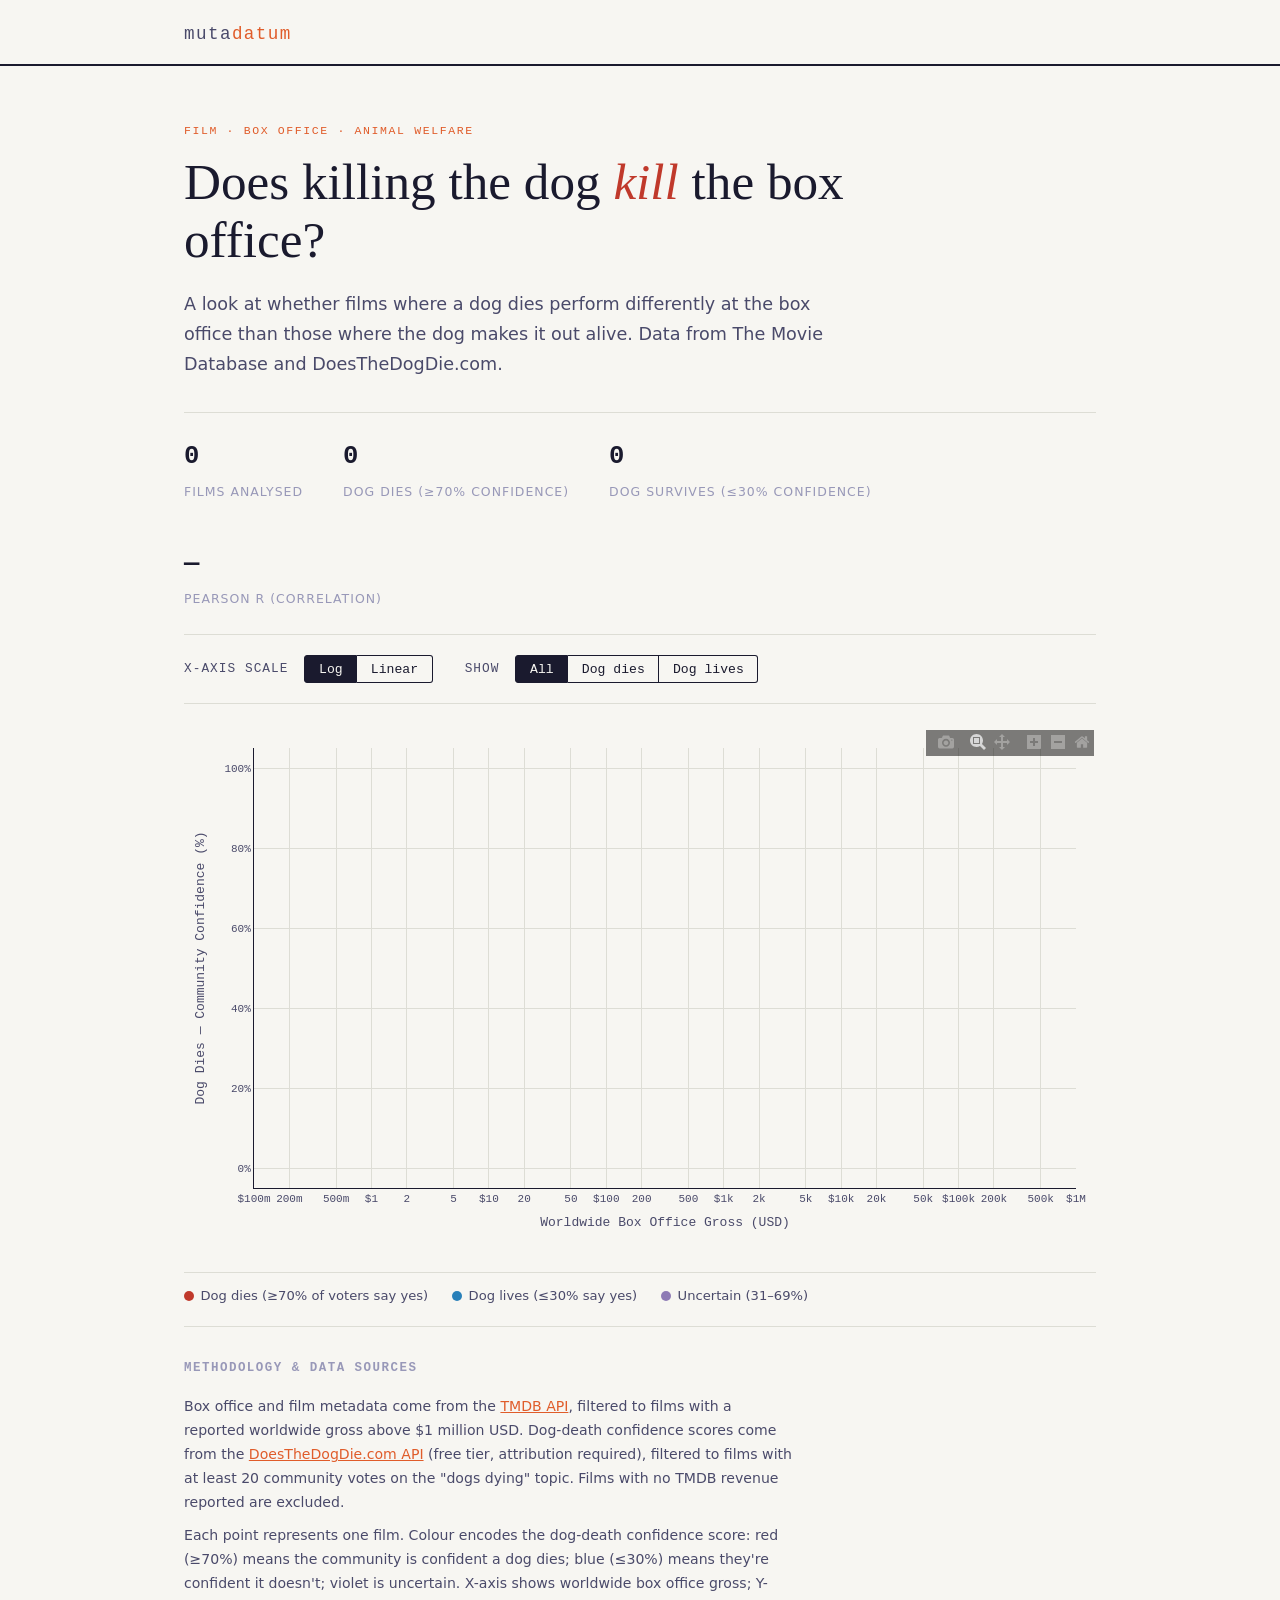
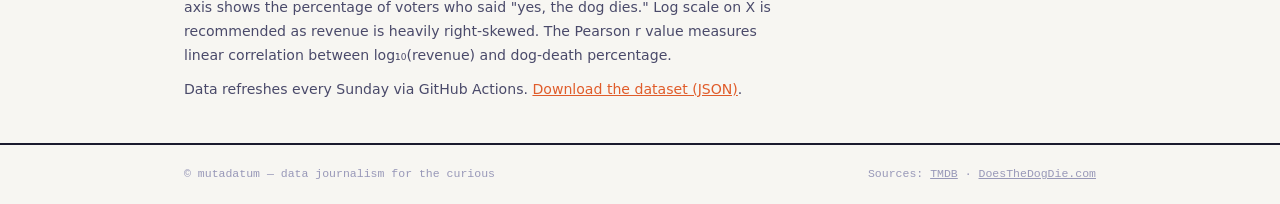
==== index.html @ 4d3e93cf "Add files via upload" ====
<!DOCTYPE html>
<html lang="en">
<head>
  <meta charset="UTF-8" />
  <meta name="viewport" content="width=device-width, initial-scale=1.0" />
  <title>Does killing the dog kill the box office? — mutadatum</title>
  <meta name="description" content="A data exploration of whether dog deaths in films correlate with box office performance." />

  <!-- Plotly for the chart -->
  <script src="https://cdn.plot.ly/plotly-2.32.0.min.js"></script>

  <style>
    /* ── Tokens ── */
    :root {
      --ink:        #1a1a2e;
      --ink-mid:    #4a4a6a;
      --ink-faint:  #9898b8;
      --paper:      #f7f6f2;
      --accent:     #e05c2a;     /* warm terracotta-orange */
      --yes:        #c0392b;     /* dog dies — red */
      --no:         #2980b9;     /* dog lives — blue */
      --maybe:      #8e7bb5;     /* uncertain — muted violet */
      --rule:       #ddddd5;
      --mono:       "JetBrains Mono", "Fira Mono", "Courier New", monospace;
      --serif:      Georgia, "Times New Roman", serif;
      --sans:       system-ui, -apple-system, "Segoe UI", sans-serif;
    }

    *, *::before, *::after { box-sizing: border-box; margin: 0; padding: 0; }

    html { font-size: 16px; scroll-behavior: smooth; }

    body {
      background: var(--paper);
      color: var(--ink);
      font-family: var(--sans);
      line-height: 1.6;
    }

    /* ── Layout ── */
    .container { max-width: 960px; margin: 0 auto; padding: 0 1.5rem; }

    /* ── Masthead ── */
    .masthead {
      border-bottom: 2px solid var(--ink);
      padding: 1.25rem 0 1rem;
    }
    .masthead-inner {
      display: flex;
      align-items: baseline;
      gap: 1rem;
      flex-wrap: wrap;
    }
    .site-name {
      font-family: var(--mono);
      font-size: 1.1rem;
      letter-spacing: 0.08em;
      color: var(--ink-mid);
      text-decoration: none;
    }
    .site-name span { color: var(--accent); }

    /* ── Hero ── */
    .hero {
      padding: 3.5rem 0 2rem;
      border-bottom: 1px solid var(--rule);
    }
    .eyebrow {
      font-family: var(--mono);
      font-size: 0.72rem;
      letter-spacing: 0.14em;
      text-transform: uppercase;
      color: var(--accent);
      margin-bottom: 0.75rem;
    }
    h1 {
      font-family: var(--serif);
      font-size: clamp(2rem, 5vw, 3.2rem);
      font-weight: normal;
      line-height: 1.15;
      max-width: 26ch;
      margin-bottom: 1.25rem;
    }
    h1 em {
      font-style: italic;
      color: var(--yes);
    }
    .lede {
      font-size: 1.1rem;
      color: var(--ink-mid);
      max-width: 60ch;
      line-height: 1.7;
    }

    /* ── Stats strip ── */
    .stats-strip {
      display: flex;
      gap: 2.5rem;
      padding: 1.5rem 0;
      border-bottom: 1px solid var(--rule);
      flex-wrap: wrap;
    }
    .stat {}
    .stat-value {
      font-family: var(--mono);
      font-size: 1.6rem;
      font-weight: bold;
      color: var(--ink);
      display: block;
    }
    .stat-label {
      font-size: 0.78rem;
      color: var(--ink-faint);
      text-transform: uppercase;
      letter-spacing: 0.08em;
    }

    /* ── Controls ── */
    .controls {
      display: flex;
      gap: 1rem;
      align-items: center;
      flex-wrap: wrap;
      padding: 1.25rem 0;
      border-bottom: 1px solid var(--rule);
    }
    .control-label {
      font-size: 0.8rem;
      font-family: var(--mono);
      color: var(--ink-mid);
      text-transform: uppercase;
      letter-spacing: 0.08em;
    }
    .btn-group { display: flex; gap: 0; }
    .btn {
      padding: 0.35rem 0.85rem;
      font-size: 0.82rem;
      font-family: var(--mono);
      border: 1px solid var(--ink);
      background: transparent;
      color: var(--ink);
      cursor: pointer;
      transition: background 0.15s, color 0.15s;
    }
    .btn:first-child { border-radius: 3px 0 0 3px; }
    .btn:last-child  { border-radius: 0 3px 3px 0; }
    .btn + .btn { border-left: none; }
    .btn.active, .btn:hover { background: var(--ink); color: var(--paper); }

    /* ── Chart ── */
    .chart-wrap {
      padding: 1.5rem 0;
      border-bottom: 1px solid var(--rule);
    }
    #chart {
      width: 100%;
      height: 520px;
    }

    /* ── Legend ── */
    .legend {
      display: flex;
      gap: 1.5rem;
      padding: 0.75rem 0 1.25rem;
      flex-wrap: wrap;
    }
    .legend-item {
      display: flex;
      align-items: center;
      gap: 0.4rem;
      font-size: 0.82rem;
      color: var(--ink-mid);
    }
    .legend-dot {
      width: 10px;
      height: 10px;
      border-radius: 50%;
      flex-shrink: 0;
    }

    /* ── Methodology ── */
    .methodology {
      padding: 2rem 0;
      border-top: 1px solid var(--rule);
    }
    .methodology h2 {
      font-family: var(--mono);
      font-size: 0.78rem;
      text-transform: uppercase;
      letter-spacing: 0.12em;
      color: var(--ink-faint);
      margin-bottom: 1rem;
    }
    .methodology p {
      font-size: 0.88rem;
      color: var(--ink-mid);
      max-width: 68ch;
      margin-bottom: 0.6rem;
      line-height: 1.7;
    }
    .methodology a { color: var(--accent); }

    /* ── Footer ── */
    footer {
      border-top: 2px solid var(--ink);
      padding: 1.25rem 0;
      font-family: var(--mono);
      font-size: 0.72rem;
      color: var(--ink-faint);
      display: flex;
      gap: 1.5rem;
      flex-wrap: wrap;
      justify-content: space-between;
    }
    footer a { color: var(--ink-faint); }

    /* ── Loading / error ── */
    #status {
      font-family: var(--mono);
      font-size: 0.85rem;
      color: var(--ink-mid);
      padding: 3rem 0;
      text-align: center;
    }

    @media (max-width: 600px) {
      h1 { font-size: 1.8rem; }
      #chart { height: 400px; }
    }

    @media (prefers-reduced-motion: reduce) {
      * { transition: none !important; }
    }
  </style>
</head>
<body>

<header class="masthead">
  <div class="container">
    <div class="masthead-inner">
      <a class="site-name" href="/">muta<span>datum</span></a>
    </div>
  </div>
</header>

<main>
  <div class="container">

    <section class="hero">
      <p class="eyebrow">Film · Box Office · Animal Welfare</p>
      <h1>Does killing the dog <em>kill</em> the box office?</h1>
      <p class="lede">
        A look at whether films where a dog dies perform differently at the box office
        than those where the dog makes it out alive. Data from The Movie Database and
        DoesTheDogDie.com.
      </p>
    </section>

    <div class="stats-strip" id="stats-strip">
      <div class="stat">
        <span class="stat-value" id="stat-total">—</span>
        <span class="stat-label">Films analysed</span>
      </div>
      <div class="stat">
        <span class="stat-value" id="stat-yes">—</span>
        <span class="stat-label">Dog dies (≥70% confidence)</span>
      </div>
      <div class="stat">
        <span class="stat-value" id="stat-no">—</span>
        <span class="stat-label">Dog survives (≤30% confidence)</span>
      </div>
      <div class="stat">
        <span class="stat-value" id="stat-r">—</span>
        <span class="stat-label">Pearson r (correlation)</span>
      </div>
    </div>

    <div class="controls">
      <span class="control-label">X-axis scale</span>
      <div class="btn-group">
        <button class="btn active" id="btn-log" onclick="setScale('log')">Log</button>
        <button class="btn" id="btn-linear" onclick="setScale('linear')">Linear</button>
      </div>
      <span class="control-label" style="margin-left:1rem;">Show</span>
      <div class="btn-group">
        <button class="btn active" id="btn-all" onclick="setFilter('all')">All</button>
        <button class="btn" id="btn-yes" onclick="setFilter('yes')">Dog dies</button>
        <button class="btn" id="btn-no" onclick="setFilter('no')">Dog lives</button>
      </div>
    </div>

    <div class="chart-wrap">
      <div id="status">Loading data…</div>
      <div id="chart" style="display:none;"></div>
    </div>

    <div class="legend">
      <div class="legend-item">
        <div class="legend-dot" style="background:var(--yes);"></div>
        Dog dies (≥70% of voters say yes)
      </div>
      <div class="legend-item">
        <div class="legend-dot" style="background:var(--no);"></div>
        Dog lives (≤30% say yes)
      </div>
      <div class="legend-item">
        <div class="legend-dot" style="background:var(--maybe);"></div>
        Uncertain (31–69%)
      </div>
    </div>

    <section class="methodology">
      <h2>Methodology &amp; data sources</h2>
      <p>
        Box office and film metadata come from the
        <a href="https://www.themoviedb.org/" target="_blank" rel="noopener">TMDB API</a>,
        filtered to films with a reported worldwide gross above $1 million USD.
        Dog-death confidence scores come from the
        <a href="https://www.doesthedogdie.com/" target="_blank" rel="noopener">DoesTheDogDie.com API</a>
        (free tier, attribution required), filtered to films with at least 20 community votes on the
        "dogs dying" topic. Films with no TMDB revenue reported are excluded.
      </p>
      <p>
        Each point represents one film. Colour encodes the dog-death confidence score:
        red (≥70%) means the community is confident a dog dies; blue (≤30%) means they're confident
        it doesn't; violet is uncertain. X-axis shows worldwide box office gross; Y-axis shows the
        percentage of voters who said "yes, the dog dies." Log scale on X is recommended as revenue
        is heavily right-skewed. The Pearson r value measures linear correlation between
        log₁₀(revenue) and dog-death percentage.
      </p>
      <p>
        Data refreshes every Sunday via GitHub Actions.
        <a href="data/movies.json" download>Download the dataset (JSON)</a>.
      </p>
    </section>

  </div>
</main>

<footer>
  <div class="container" style="display:flex;gap:1.5rem;flex-wrap:wrap;width:100%;justify-content:space-between;">
    <span>© mutadatum — data journalism for the curious</span>
    <span>
      Sources:
      <a href="https://www.themoviedb.org/" target="_blank" rel="noopener">TMDB</a> ·
      <a href="https://www.doesthedogdie.com/" target="_blank" rel="noopener">DoesTheDogDie.com</a>
    </span>
  </div>
</footer>

<script>
  let allMovies = [];
  let currentScale = 'log';
  let currentFilter = 'all';

  // ── Classify by dog-death confidence ──────────────────────────────────────
  function classify(pct) {
    if (pct >= 70) return 'yes';
    if (pct <= 30) return 'no';
    return 'maybe';
  }

  function colour(pct) {
    const c = classify(pct);
    return c === 'yes' ? '#c0392b' : c === 'no' ? '#2980b9' : '#8e7bb5';
  }

  // ── Pearson r ─────────────────────────────────────────────────────────────
  function pearson(xs, ys) {
    const n = xs.length;
    if (n < 2) return null;
    const mx = xs.reduce((a, b) => a + b, 0) / n;
    const my = ys.reduce((a, b) => a + b, 0) / n;
    let num = 0, dx2 = 0, dy2 = 0;
    for (let i = 0; i < n; i++) {
      const dx = xs[i] - mx, dy = ys[i] - my;
      num += dx * dy; dx2 += dx * dx; dy2 += dy * dy;
    }
    return num / Math.sqrt(dx2 * dy2);
  }

  // ── Stats strip ───────────────────────────────────────────────────────────
  function updateStats(movies) {
    document.getElementById('stat-total').textContent = movies.length.toLocaleString();
    document.getElementById('stat-yes').textContent =
      movies.filter(m => classify(m.dog_dies_pct) === 'yes').length.toLocaleString();
    document.getElementById('stat-no').textContent =
      movies.filter(m => classify(m.dog_dies_pct) === 'no').length.toLocaleString();

    const xs = movies.map(m => Math.log10(m.revenue));
    const ys = movies.map(m => m.dog_dies_pct);
    const r = pearson(xs, ys);
    document.getElementById('stat-r').textContent = r !== null ? r.toFixed(3) : '—';
  }

  // ── Build / redraw chart ──────────────────────────────────────────────────
  function buildChart(movies) {
    const filtered = currentFilter === 'all'
      ? movies
      : movies.filter(m => classify(m.dog_dies_pct) === currentFilter);

    const trace = {
      type: 'scatter',
      mode: 'markers',
      x: filtered.map(m => m.revenue),
      y: filtered.map(m => m.dog_dies_pct),
      text: filtered.map(m =>
        `<b>${m.title}</b> (${m.year})<br>` +
        `Box office: $${(m.revenue / 1e6).toFixed(1)}M<br>` +
        `Dog dies: ${m.dog_dies_pct}% (${m.total_votes} votes)<br>` +
        `Genre: ${(m.genres || []).join(', ')}`
      ),
      hovertemplate: '%{text}<extra></extra>',
      marker: {
        color: filtered.map(m => colour(m.dog_dies_pct)),
        size: filtered.map(m => Math.min(18, Math.max(6, Math.sqrt(m.total_votes) * 0.9))),
        opacity: 0.75,
        line: { color: 'rgba(255,255,255,0.4)', width: 0.5 }
      }
    };

    const layout = {
      paper_bgcolor: 'transparent',
      plot_bgcolor: 'transparent',
      font: { family: '"JetBrains Mono", "Courier New", monospace', size: 11, color: '#4a4a6a' },
      xaxis: {
        title: { text: 'Worldwide Box Office Gross (USD)', standoff: 12 },
        type: currentScale,
        tickformat: currentScale === 'log' ? '~s' : '$~s',
        tickprefix: '$',
        gridcolor: '#ddddd5',
        linecolor: '#1a1a2e',
        zeroline: false,
      },
      yaxis: {
        title: { text: 'Dog Dies — Community Confidence (%)', standoff: 12 },
        range: [-5, 105],
        gridcolor: '#ddddd5',
        linecolor: '#1a1a2e',
        zeroline: false,
        ticksuffix: '%',
      },
      hoverlabel: {
        bgcolor: '#1a1a2e',
        bordercolor: '#1a1a2e',
        font: { color: '#f7f6f2', size: 12 },
      },
      margin: { t: 20, r: 20, b: 60, l: 70 },
      dragmode: 'zoom',
    };

    const config = {
      responsive: true,
      displayModeBar: true,
      displaylogo: false,
      modeBarButtonsToRemove: ['select2d', 'lasso2d', 'autoScale2d'],
    };

    Plotly.react('chart', [trace], layout, config);
  }

  // ── Controls ──────────────────────────────────────────────────────────────
  function setScale(scale) {
    currentScale = scale;
    document.getElementById('btn-log').classList.toggle('active', scale === 'log');
    document.getElementById('btn-linear').classList.toggle('active', scale === 'linear');
    buildChart(allMovies);
  }

  function setFilter(filter) {
    currentFilter = filter;
    ['all', 'yes', 'no'].forEach(f => {
      document.getElementById(`btn-${f}`).classList.toggle('active', f === filter);
    });
    buildChart(allMovies);
  }

  // ── Bootstrap ─────────────────────────────────────────────────────────────
  async function init() {
    try {
      const res = await fetch('data/movies.json');
      if (!res.ok) throw new Error(`HTTP ${res.status}`);
      allMovies = await res.json();

      document.getElementById('status').style.display = 'none';
      document.getElementById('chart').style.display = 'block';

      updateStats(allMovies);
      buildChart(allMovies);
    } catch (err) {
      document.getElementById('status').textContent =
        `Couldn't load data: ${err.message}. ` +
        `If you're running locally, try: python -m http.server`;
    }
  }

  init();
</script>

</body>
</html>
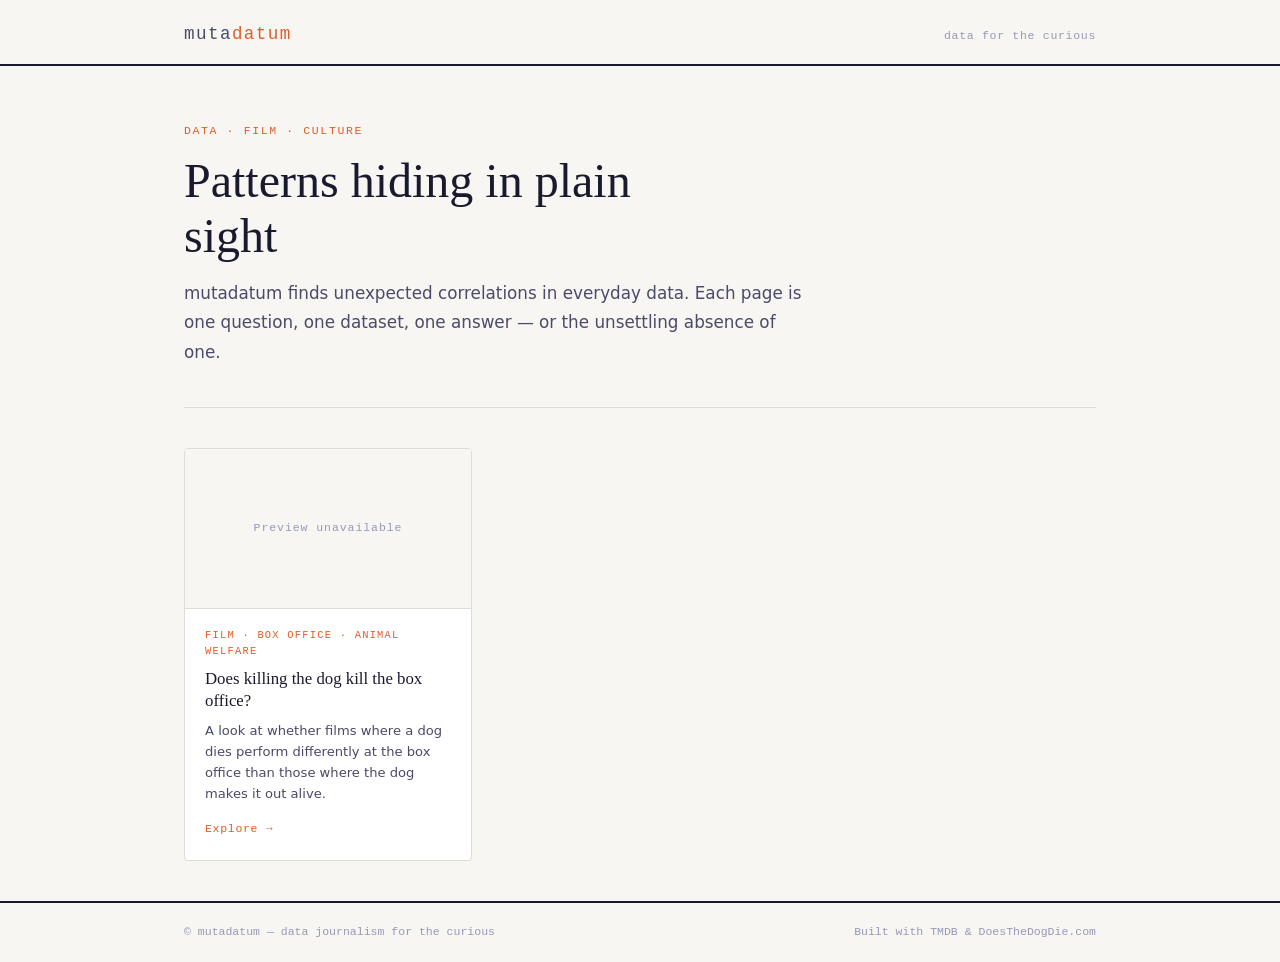
==== commit 0aec8227: "Add files via upload" ====
--- a/index.html
+++ b/index.html
@@ -3,234 +3,79 @@
 <head>
   <meta charset="UTF-8" />
   <meta name="viewport" content="width=device-width, initial-scale=1.0" />
-  <title>Does killing the dog kill the box office? — mutadatum</title>
-  <meta name="description" content="A data exploration of whether dog deaths in films correlate with box office performance." />
-
-  <!-- Plotly for the chart -->
+  <title>mutadatum — data for the curious</title>
+  <meta name="description" content="mutadatum finds unexpected correlations in everyday data. Each page is one question, one dataset, one answer." />
+  <link rel="stylesheet" href="shared.css" />
   <script src="https://cdn.plot.ly/plotly-2.32.0.min.js"></script>
+  <script src="content.js"></script>
 
   <style>
-    /* ── Tokens ── */
-    :root {
-      --ink:        #1a1a2e;
-      --ink-mid:    #4a4a6a;
-      --ink-faint:  #9898b8;
-      --paper:      #f7f6f2;
-      --accent:     #e05c2a;     /* warm terracotta-orange */
-      --yes:        #c0392b;     /* dog dies — red */
-      --no:         #2980b9;     /* dog lives — blue */
-      --maybe:      #8e7bb5;     /* uncertain — muted violet */
-      --rule:       #ddddd5;
-      --mono:       "JetBrains Mono", "Fira Mono", "Courier New", monospace;
-      --serif:      Georgia, "Times New Roman", serif;
-      --sans:       system-ui, -apple-system, "Segoe UI", sans-serif;
-    }
-
-    *, *::before, *::after { box-sizing: border-box; margin: 0; padding: 0; }
-
-    html { font-size: 16px; scroll-behavior: smooth; }
-
-    body {
-      background: var(--paper);
-      color: var(--ink);
-      font-family: var(--sans);
-      line-height: 1.6;
-    }
-
-    /* ── Layout ── */
-    .container { max-width: 960px; margin: 0 auto; padding: 0 1.5rem; }
-
-    /* ── Masthead ── */
-    .masthead {
-      border-bottom: 2px solid var(--ink);
-      padding: 1.25rem 0 1rem;
-    }
-    .masthead-inner {
-      display: flex;
-      align-items: baseline;
-      gap: 1rem;
-      flex-wrap: wrap;
-    }
-    .site-name {
-      font-family: var(--mono);
-      font-size: 1.1rem;
-      letter-spacing: 0.08em;
-      color: var(--ink-mid);
-      text-decoration: none;
-    }
-    .site-name span { color: var(--accent); }
-
-    /* ── Hero ── */
     .hero {
-      padding: 3.5rem 0 2rem;
+      padding: 3.5rem 0 2.5rem;
       border-bottom: 1px solid var(--rule);
-    }
-    .eyebrow {
-      font-family: var(--mono);
-      font-size: 0.72rem;
-      letter-spacing: 0.14em;
-      text-transform: uppercase;
-      color: var(--accent);
-      margin-bottom: 0.75rem;
     }
     h1 {
       font-family: var(--serif);
-      font-size: clamp(2rem, 5vw, 3.2rem);
+      font-size: clamp(2rem, 5vw, 3rem);
       font-weight: normal;
       line-height: 1.15;
-      max-width: 26ch;
-      margin-bottom: 1.25rem;
-    }
-    h1 em {
-      font-style: italic;
-      color: var(--yes);
+      max-width: 22ch;
+      margin-bottom: 1rem;
     }
     .lede {
-      font-size: 1.1rem;
+      font-size: 1.05rem;
       color: var(--ink-mid);
-      max-width: 60ch;
-      line-height: 1.7;
+      max-width: 58ch;
+      line-height: 1.75;
     }
-
-    /* ── Stats strip ── */
-    .stats-strip {
+    .grid {
+      display: grid;
+      grid-template-columns: repeat(auto-fill, minmax(280px, 1fr));
+      gap: 1.5rem;
+      padding: 2.5rem 0;
+    }
+    .card {
+      border: 1px solid var(--rule);
+      border-radius: 4px;
+      overflow: hidden;
+      text-decoration: none;
+      color: inherit;
       display: flex;
-      gap: 2.5rem;
-      padding: 1.5rem 0;
+      flex-direction: column;
+      transition: border-color 0.15s, box-shadow 0.15s;
+      background: #fff;
+    }
+    .card:hover { border-color: var(--ink); box-shadow: 3px 3px 0 var(--ink); }
+    .card.coming-soon { opacity: 0.6; pointer-events: none; }
+    .card-chart {
+      height: 160px;
+      background: var(--paper);
       border-bottom: 1px solid var(--rule);
-      flex-wrap: wrap;
+      position: relative;
+      overflow: hidden;
     }
-    .stat {}
-    .stat-value {
-      font-family: var(--mono);
-      font-size: 1.6rem;
-      font-weight: bold;
-      color: var(--ink);
-      display: block;
+    .card-chart-inner { width: 100%; height: 100%; }
+    .card-chart-placeholder {
+      width: 100%; height: 100%;
+      display: flex; align-items: center; justify-content: center;
+      font-family: var(--mono); font-size: 0.72rem;
+      color: var(--ink-faint); letter-spacing: 0.08em;
     }
-    .stat-label {
-      font-size: 0.78rem;
-      color: var(--ink-faint);
-      text-transform: uppercase;
-      letter-spacing: 0.08em;
+    .card-body {
+      padding: 1.1rem 1.25rem 1.4rem;
+      flex: 1; display: flex; flex-direction: column; gap: 0.5rem;
     }
-
-    /* ── Controls ── */
-    .controls {
-      display: flex;
-      gap: 1rem;
-      align-items: center;
-      flex-wrap: wrap;
-      padding: 1.25rem 0;
-      border-bottom: 1px solid var(--rule);
+    .card-eyebrow {
+      font-family: var(--mono); font-size: 0.65rem;
+      letter-spacing: 0.12em; text-transform: uppercase; color: var(--accent);
     }
-    .control-label {
-      font-size: 0.8rem;
-      font-family: var(--mono);
-      color: var(--ink-mid);
-      text-transform: uppercase;
-      letter-spacing: 0.08em;
+    .card-title {
+      font-family: var(--serif); font-size: 1.05rem;
+      font-weight: normal; line-height: 1.3; color: var(--ink);
     }
-    .btn-group { display: flex; gap: 0; }
-    .btn {
-      padding: 0.35rem 0.85rem;
-      font-size: 0.82rem;
-      font-family: var(--mono);
-      border: 1px solid var(--ink);
-      background: transparent;
-      color: var(--ink);
-      cursor: pointer;
-      transition: background 0.15s, color 0.15s;
-    }
-    .btn:first-child { border-radius: 3px 0 0 3px; }
-    .btn:last-child  { border-radius: 0 3px 3px 0; }
-    .btn + .btn { border-left: none; }
-    .btn.active, .btn:hover { background: var(--ink); color: var(--paper); }
-
-    /* ── Chart ── */
-    .chart-wrap {
-      padding: 1.5rem 0;
-      border-bottom: 1px solid var(--rule);
-    }
-    #chart {
-      width: 100%;
-      height: 520px;
-    }
-
-    /* ── Legend ── */
-    .legend {
-      display: flex;
-      gap: 1.5rem;
-      padding: 0.75rem 0 1.25rem;
-      flex-wrap: wrap;
-    }
-    .legend-item {
-      display: flex;
-      align-items: center;
-      gap: 0.4rem;
-      font-size: 0.82rem;
-      color: var(--ink-mid);
-    }
-    .legend-dot {
-      width: 10px;
-      height: 10px;
-      border-radius: 50%;
-      flex-shrink: 0;
-    }
-
-    /* ── Methodology ── */
-    .methodology {
-      padding: 2rem 0;
-      border-top: 1px solid var(--rule);
-    }
-    .methodology h2 {
-      font-family: var(--mono);
-      font-size: 0.78rem;
-      text-transform: uppercase;
-      letter-spacing: 0.12em;
-      color: var(--ink-faint);
-      margin-bottom: 1rem;
-    }
-    .methodology p {
-      font-size: 0.88rem;
-      color: var(--ink-mid);
-      max-width: 68ch;
-      margin-bottom: 0.6rem;
-      line-height: 1.7;
-    }
-    .methodology a { color: var(--accent); }
-
-    /* ── Footer ── */
-    footer {
-      border-top: 2px solid var(--ink);
-      padding: 1.25rem 0;
-      font-family: var(--mono);
-      font-size: 0.72rem;
-      color: var(--ink-faint);
-      display: flex;
-      gap: 1.5rem;
-      flex-wrap: wrap;
-      justify-content: space-between;
-    }
-    footer a { color: var(--ink-faint); }
-
-    /* ── Loading / error ── */
-    #status {
-      font-family: var(--mono);
-      font-size: 0.85rem;
-      color: var(--ink-mid);
-      padding: 3rem 0;
-      text-align: center;
-    }
-
-    @media (max-width: 600px) {
-      h1 { font-size: 1.8rem; }
-      #chart { height: 400px; }
-    }
-
-    @media (prefers-reduced-motion: reduce) {
-      * { transition: none !important; }
-    }
+    .card-desc { font-size: 0.82rem; color: var(--ink-mid); line-height: 1.6; flex: 1; }
+    .card-cta { font-family: var(--mono); font-size: 0.72rem; color: var(--accent); letter-spacing: 0.06em; margin-top: 0.5rem; }
+    .card.coming-soon .card-cta { color: var(--ink-faint); }
   </style>
 </head>
 <body>
@@ -239,263 +84,85 @@
   <div class="container">
     <div class="masthead-inner">
       <a class="site-name" href="/">muta<span>datum</span></a>
+      <span class="site-tagline" id="site-tagline"></span>
     </div>
   </div>
 </header>
 
 <main>
   <div class="container">
-
     <section class="hero">
-      <p class="eyebrow">Film · Box Office · Animal Welfare</p>
-      <h1>Does killing the dog <em>kill</em> the box office?</h1>
-      <p class="lede">
-        A look at whether films where a dog dies perform differently at the box office
-        than those where the dog makes it out alive. Data from The Movie Database and
-        DoesTheDogDie.com.
-      </p>
+      <p class="eyebrow" id="home-eyebrow"></p>
+      <h1 id="home-headline"></h1>
+      <p class="lede" id="home-lede"></p>
     </section>
-
-    <div class="stats-strip" id="stats-strip">
-      <div class="stat">
-        <span class="stat-value" id="stat-total">—</span>
-        <span class="stat-label">Films analysed</span>
-      </div>
-      <div class="stat">
-        <span class="stat-value" id="stat-yes">—</span>
-        <span class="stat-label">Dog dies (≥70% confidence)</span>
-      </div>
-      <div class="stat">
-        <span class="stat-value" id="stat-no">—</span>
-        <span class="stat-label">Dog survives (≤30% confidence)</span>
-      </div>
-      <div class="stat">
-        <span class="stat-value" id="stat-r">—</span>
-        <span class="stat-label">Pearson r (correlation)</span>
-      </div>
-    </div>
-
-    <div class="controls">
-      <span class="control-label">X-axis scale</span>
-      <div class="btn-group">
-        <button class="btn active" id="btn-log" onclick="setScale('log')">Log</button>
-        <button class="btn" id="btn-linear" onclick="setScale('linear')">Linear</button>
-      </div>
-      <span class="control-label" style="margin-left:1rem;">Show</span>
-      <div class="btn-group">
-        <button class="btn active" id="btn-all" onclick="setFilter('all')">All</button>
-        <button class="btn" id="btn-yes" onclick="setFilter('yes')">Dog dies</button>
-        <button class="btn" id="btn-no" onclick="setFilter('no')">Dog lives</button>
-      </div>
-    </div>
-
-    <div class="chart-wrap">
-      <div id="status">Loading data…</div>
-      <div id="chart" style="display:none;"></div>
-    </div>
-
-    <div class="legend">
-      <div class="legend-item">
-        <div class="legend-dot" style="background:var(--yes);"></div>
-        Dog dies (≥70% of voters say yes)
-      </div>
-      <div class="legend-item">
-        <div class="legend-dot" style="background:var(--no);"></div>
-        Dog lives (≤30% say yes)
-      </div>
-      <div class="legend-item">
-        <div class="legend-dot" style="background:var(--maybe);"></div>
-        Uncertain (31–69%)
-      </div>
-    </div>
-
-    <section class="methodology">
-      <h2>Methodology &amp; data sources</h2>
-      <p>
-        Box office and film metadata come from the
-        <a href="https://www.themoviedb.org/" target="_blank" rel="noopener">TMDB API</a>,
-        filtered to films with a reported worldwide gross above $1 million USD.
-        Dog-death confidence scores come from the
-        <a href="https://www.doesthedogdie.com/" target="_blank" rel="noopener">DoesTheDogDie.com API</a>
-        (free tier, attribution required), filtered to films with at least 20 community votes on the
-        "dogs dying" topic. Films with no TMDB revenue reported are excluded.
-      </p>
-      <p>
-        Each point represents one film. Colour encodes the dog-death confidence score:
-        red (≥70%) means the community is confident a dog dies; blue (≤30%) means they're confident
-        it doesn't; violet is uncertain. X-axis shows worldwide box office gross; Y-axis shows the
-        percentage of voters who said "yes, the dog dies." Log scale on X is recommended as revenue
-        is heavily right-skewed. The Pearson r value measures linear correlation between
-        log₁₀(revenue) and dog-death percentage.
-      </p>
-      <p>
-        Data refreshes every Sunday via GitHub Actions.
-        <a href="data/movies.json" download>Download the dataset (JSON)</a>.
-      </p>
-    </section>
-
+    <div class="grid" id="card-grid"></div>
   </div>
 </main>
 
 <footer>
-  <div class="container" style="display:flex;gap:1.5rem;flex-wrap:wrap;width:100%;justify-content:space-between;">
-    <span>© mutadatum — data journalism for the curious</span>
-    <span>
-      Sources:
-      <a href="https://www.themoviedb.org/" target="_blank" rel="noopener">TMDB</a> ·
-      <a href="https://www.doesthedogdie.com/" target="_blank" rel="noopener">DoesTheDogDie.com</a>
-    </span>
+  <div class="container">
+    <span id="footer-left"></span>
+    <span id="footer-right"></span>
   </div>
 </footer>
 
 <script>
-  let allMovies = [];
-  let currentScale = 'log';
-  let currentFilter = 'all';
+  document.getElementById('site-tagline').textContent  = SITE.tagline;
+  document.getElementById('home-eyebrow').textContent  = SITE.home.eyebrow;
+  document.getElementById('home-headline').textContent = SITE.home.headline;
+  document.getElementById('home-lede').textContent     = SITE.home.lede;
+  document.getElementById('footer-left').innerHTML     = SITE.footer.left;
+  document.getElementById('footer-right').innerHTML    = SITE.footer.right;
+  document.title = `${SITE.name} — ${SITE.tagline}`;
 
-  // ── Classify by dog-death confidence ──────────────────────────────────────
-  function classify(pct) {
-    if (pct >= 70) return 'yes';
-    if (pct <= 30) return 'no';
-    return 'maybe';
-  }
+  const grid = document.getElementById('card-grid');
 
-  function colour(pct) {
-    const c = classify(pct);
-    return c === 'yes' ? '#c0392b' : c === 'no' ? '#2980b9' : '#8e7bb5';
-  }
+  SITE.pages.filter(p => p.status !== 'hidden').forEach((page, idx) => {
+    const isLive = page.status === 'live';
+    const card = document.createElement(isLive ? 'a' : 'div');
+    if (isLive) card.href = `/${page.slug}/`;
+    card.className = `card${isLive ? '' : ' coming-soon'}`;
+    card.innerHTML = `
+      <div class="card-chart" id="chart-${idx}">
+        <div class="card-chart-placeholder">${isLive ? 'Loading preview…' : 'Coming soon'}</div>
+      </div>
+      <div class="card-body">
+        <span class="card-eyebrow">${page.eyebrow}</span>
+        <span class="card-title">${page.title}</span>
+        <span class="card-desc">${page.description}</span>
+        <span class="card-cta">${isLive ? 'Explore →' : 'In progress'}</span>
+      </div>`;
+    grid.appendChild(card);
+    if (isLive && page.preview) renderPreview(page.preview, `chart-${idx}`);
+  });
 
-  // ── Pearson r ─────────────────────────────────────────────────────────────
-  function pearson(xs, ys) {
-    const n = xs.length;
-    if (n < 2) return null;
-    const mx = xs.reduce((a, b) => a + b, 0) / n;
-    const my = ys.reduce((a, b) => a + b, 0) / n;
-    let num = 0, dx2 = 0, dy2 = 0;
-    for (let i = 0; i < n; i++) {
-      const dx = xs[i] - mx, dy = ys[i] - my;
-      num += dx * dy; dx2 += dx * dx; dy2 += dy * dy;
-    }
-    return num / Math.sqrt(dx2 * dy2);
-  }
-
-  // ── Stats strip ───────────────────────────────────────────────────────────
-  function updateStats(movies) {
-    document.getElementById('stat-total').textContent = movies.length.toLocaleString();
-    document.getElementById('stat-yes').textContent =
-      movies.filter(m => classify(m.dog_dies_pct) === 'yes').length.toLocaleString();
-    document.getElementById('stat-no').textContent =
-      movies.filter(m => classify(m.dog_dies_pct) === 'no').length.toLocaleString();
-
-    const xs = movies.map(m => Math.log10(m.revenue));
-    const ys = movies.map(m => m.dog_dies_pct);
-    const r = pearson(xs, ys);
-    document.getElementById('stat-r').textContent = r !== null ? r.toFixed(3) : '—';
-  }
-
-  // ── Build / redraw chart ──────────────────────────────────────────────────
-  function buildChart(movies) {
-    const filtered = currentFilter === 'all'
-      ? movies
-      : movies.filter(m => classify(m.dog_dies_pct) === currentFilter);
-
-    const trace = {
-      type: 'scatter',
-      mode: 'markers',
-      x: filtered.map(m => m.revenue),
-      y: filtered.map(m => m.dog_dies_pct),
-      text: filtered.map(m =>
-        `<b>${m.title}</b> (${m.year})<br>` +
-        `Box office: $${(m.revenue / 1e6).toFixed(1)}M<br>` +
-        `Dog dies: ${m.dog_dies_pct}% (${m.total_votes} votes)<br>` +
-        `Genre: ${(m.genres || []).join(', ')}`
-      ),
-      hovertemplate: '%{text}<extra></extra>',
-      marker: {
-        color: filtered.map(m => colour(m.dog_dies_pct)),
-        size: filtered.map(m => Math.min(18, Math.max(6, Math.sqrt(m.total_votes) * 0.9))),
-        opacity: 0.75,
-        line: { color: 'rgba(255,255,255,0.4)', width: 0.5 }
-      }
-    };
-
-    const layout = {
-      paper_bgcolor: 'transparent',
-      plot_bgcolor: 'transparent',
-      font: { family: '"JetBrains Mono", "Courier New", monospace', size: 11, color: '#4a4a6a' },
-      xaxis: {
-        title: { text: 'Worldwide Box Office Gross (USD)', standoff: 12 },
-        type: currentScale,
-        tickformat: currentScale === 'log' ? '~s' : '$~s',
-        tickprefix: '$',
-        gridcolor: '#ddddd5',
-        linecolor: '#1a1a2e',
-        zeroline: false,
-      },
-      yaxis: {
-        title: { text: 'Dog Dies — Community Confidence (%)', standoff: 12 },
-        range: [-5, 105],
-        gridcolor: '#ddddd5',
-        linecolor: '#1a1a2e',
-        zeroline: false,
-        ticksuffix: '%',
-      },
-      hoverlabel: {
-        bgcolor: '#1a1a2e',
-        bordercolor: '#1a1a2e',
-        font: { color: '#f7f6f2', size: 12 },
-      },
-      margin: { t: 20, r: 20, b: 60, l: 70 },
-      dragmode: 'zoom',
-    };
-
-    const config = {
-      responsive: true,
-      displayModeBar: true,
-      displaylogo: false,
-      modeBarButtonsToRemove: ['select2d', 'lasso2d', 'autoScale2d'],
-    };
-
-    Plotly.react('chart', [trace], layout, config);
-  }
-
-  // ── Controls ──────────────────────────────────────────────────────────────
-  function setScale(scale) {
-    currentScale = scale;
-    document.getElementById('btn-log').classList.toggle('active', scale === 'log');
-    document.getElementById('btn-linear').classList.toggle('active', scale === 'linear');
-    buildChart(allMovies);
-  }
-
-  function setFilter(filter) {
-    currentFilter = filter;
-    ['all', 'yes', 'no'].forEach(f => {
-      document.getElementById(`btn-${f}`).classList.toggle('active', f === filter);
-    });
-    buildChart(allMovies);
-  }
-
-  // ── Bootstrap ─────────────────────────────────────────────────────────────
-  async function init() {
+  async function renderPreview(cfg, containerId) {
+    const container = document.getElementById(containerId);
     try {
-      const res = await fetch('data/movies.json');
-      if (!res.ok) throw new Error(`HTTP ${res.status}`);
-      allMovies = await res.json();
-
-      document.getElementById('status').style.display = 'none';
-      document.getElementById('chart').style.display = 'block';
-
-      updateStats(allMovies);
-      buildChart(allMovies);
-    } catch (err) {
-      document.getElementById('status').textContent =
-        `Couldn't load data: ${err.message}. ` +
-        `If you're running locally, try: python -m http.server`;
+      const res = await fetch(cfg.dataFile);
+      if (!res.ok || !(await res.clone().json()).length) throw new Error();
+      const movies = await res.json();
+      container.innerHTML = '<div class="card-chart-inner"></div>';
+      const el = container.querySelector('.card-chart-inner');
+      const { yes, no } = cfg.colorThresholds;
+      const colour = v => v >= yes ? cfg.colors.yes : v <= no ? cfg.colors.no : cfg.colors.maybe;
+      Plotly.newPlot(el, [{
+        type: 'scatter', mode: 'markers',
+        x: movies.map(m => m[cfg.xKey]),
+        y: movies.map(m => m[cfg.yKey]),
+        hoverinfo: 'none',
+        marker: { color: movies.map(m => colour(m[cfg.colorKey])), size: 4, opacity: 0.6 }
+      }], {
+        paper_bgcolor: 'transparent', plot_bgcolor: 'transparent',
+        margin: { t: 8, r: 8, b: 8, l: 8 },
+        xaxis: { visible: false, type: 'log' },
+        yaxis: { visible: false }, showlegend: false,
+      }, { staticPlot: true, displayModeBar: false, responsive: true });
+    } catch {
+      container.innerHTML = '<div class="card-chart-placeholder">Preview unavailable</div>';
     }
   }
-
-  init();
 </script>
-
 </body>
 </html>
--- a/shared.css
+++ b/shared.css
@@ -0,0 +1,89 @@
+/* ── Design tokens ── */
+:root {
+  --ink:       #1a1a2e;
+  --ink-mid:   #4a4a6a;
+  --ink-faint: #9898b8;
+  --paper:     #f7f6f2;
+  --accent:    #e05c2a;
+  --rule:      #ddddd5;
+  --mono:      "JetBrains Mono", "Fira Mono", "Courier New", monospace;
+  --serif:     Georgia, "Times New Roman", serif;
+  --sans:      system-ui, -apple-system, "Segoe UI", sans-serif;
+}
+
+*, *::before, *::after { box-sizing: border-box; margin: 0; padding: 0; }
+html { font-size: 16px; scroll-behavior: smooth; }
+
+body {
+  background: var(--paper);
+  color: var(--ink);
+  font-family: var(--sans);
+  line-height: 1.6;
+  min-height: 100vh;
+  display: flex;
+  flex-direction: column;
+}
+
+main { flex: 1; }
+
+.container { max-width: 960px; margin: 0 auto; padding: 0 1.5rem; }
+
+/* ── Masthead ── */
+.masthead {
+  border-bottom: 2px solid var(--ink);
+  padding: 1.25rem 0 1rem;
+}
+.masthead-inner {
+  display: flex;
+  align-items: baseline;
+  justify-content: space-between;
+  gap: 1rem;
+  flex-wrap: wrap;
+}
+.site-name {
+  font-family: var(--mono);
+  font-size: 1.1rem;
+  letter-spacing: 0.08em;
+  color: var(--ink-mid);
+  text-decoration: none;
+}
+.site-name span { color: var(--accent); }
+.site-tagline {
+  font-family: var(--mono);
+  font-size: 0.72rem;
+  color: var(--ink-faint);
+  letter-spacing: 0.06em;
+}
+
+/* ── Footer ── */
+footer {
+  border-top: 2px solid var(--ink);
+  padding: 1.25rem 0;
+  font-family: var(--mono);
+  font-size: 0.72rem;
+  color: var(--ink-faint);
+  margin-top: auto;
+}
+footer .container {
+  display: flex;
+  gap: 1.5rem;
+  flex-wrap: wrap;
+  justify-content: space-between;
+}
+footer a { color: var(--ink-faint); }
+
+/* ── Shared typography ── */
+.eyebrow {
+  font-family: var(--mono);
+  font-size: 0.72rem;
+  letter-spacing: 0.14em;
+  text-transform: uppercase;
+  color: var(--accent);
+  margin-bottom: 0.75rem;
+}
+.rule { border: none; border-top: 1px solid var(--rule); margin: 0; }
+
+/* ── Reduced motion ── */
+@media (prefers-reduced-motion: reduce) {
+  * { transition: none !important; animation: none !important; }
+}
